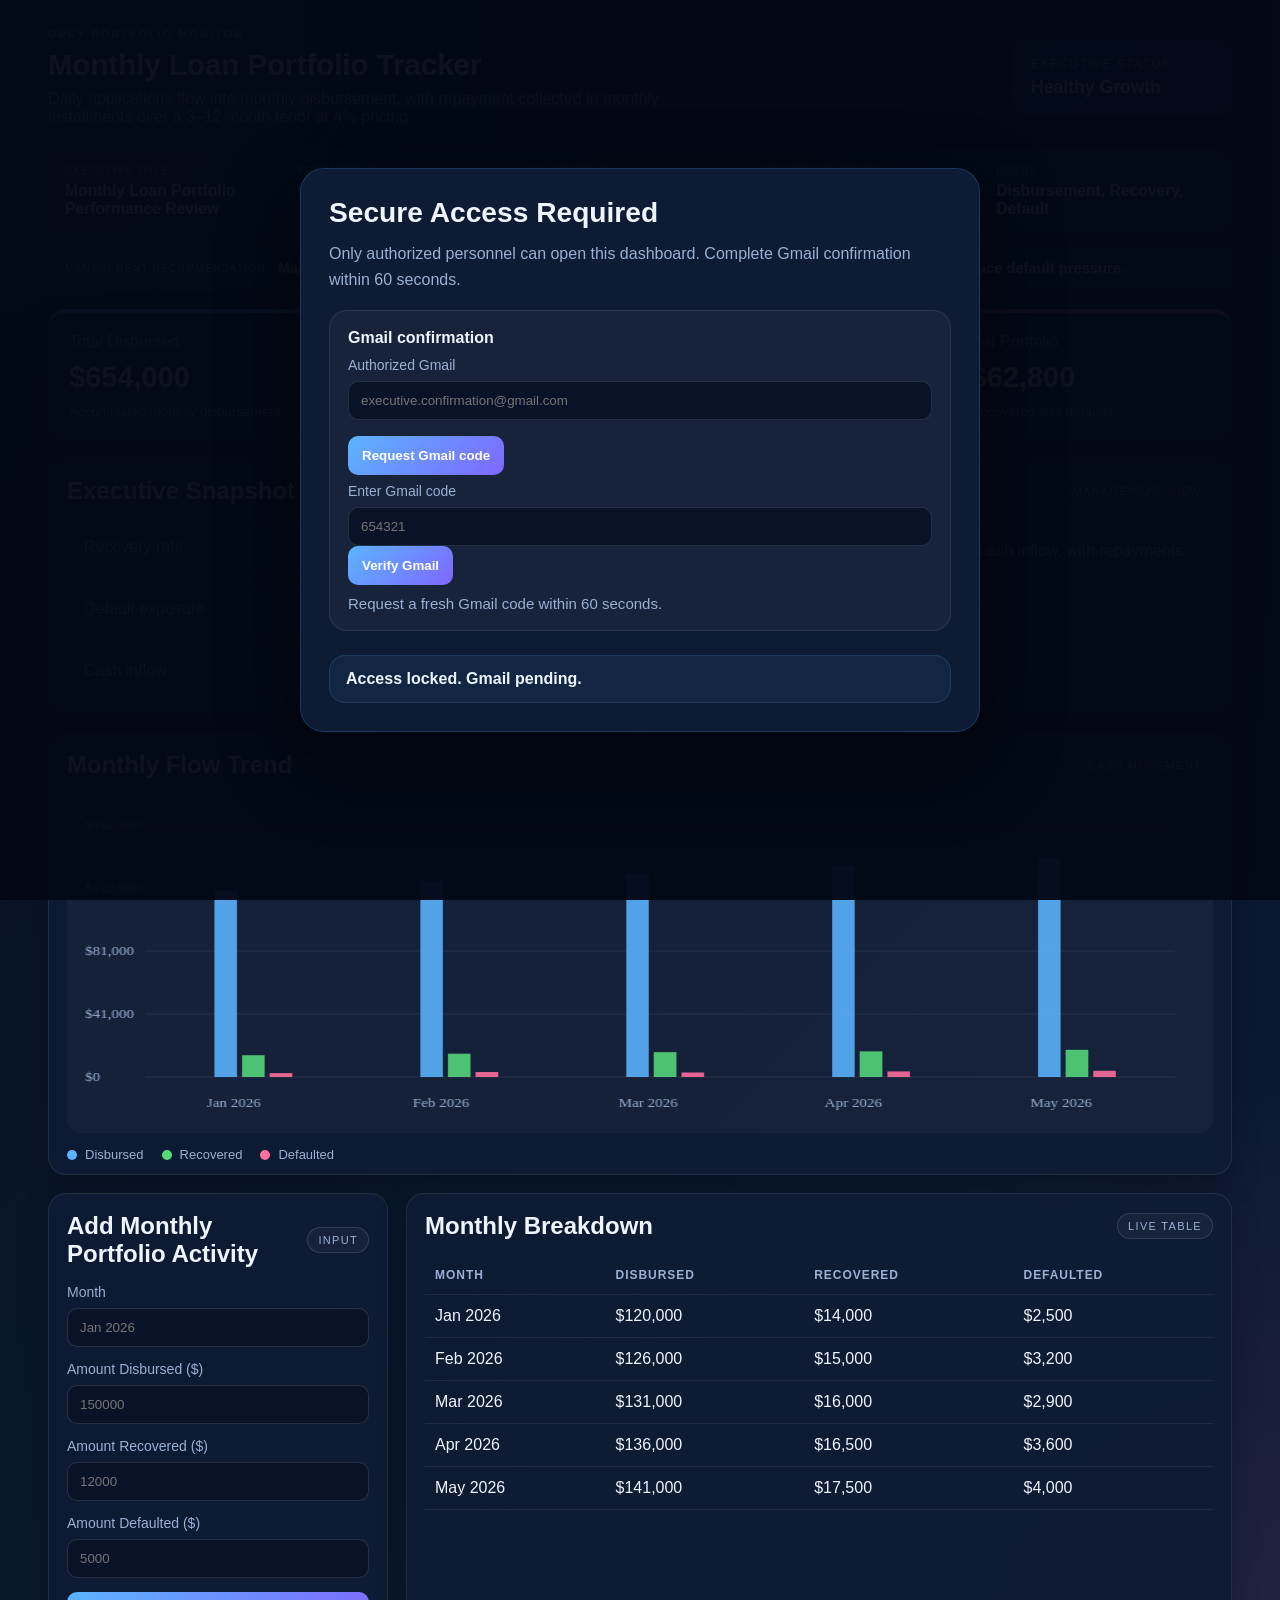
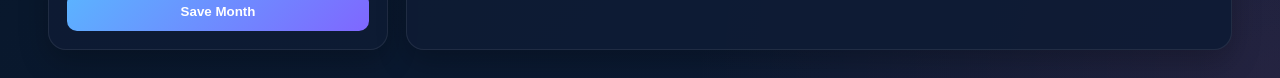
==== index.html @ 5615a648 "Add files via upload" ====
<!DOCTYPE html>
<html lang="en">
  <head>
    <meta charset="UTF-8" />
    <meta name="viewport" content="width=device-width, initial-scale=1.0" />
    <title>Loan Performance Tracker</title>
    <link rel="stylesheet" href="styles.css" />
  </head>
  <body>
    <div id="accessGate" class="access-gate" aria-live="polite">
      <div class="access-gate-panel" role="dialog" aria-modal="true" aria-labelledby="accessGateTitle">
        <h1 id="accessGateTitle">Secure Access Required</h1>
        <p class="access-gate-copy">Only authorized personnel can open this dashboard. Complete Gmail confirmation within 60 seconds.</p>

        <div class="access-step" id="gmailStep">
          <h2>Gmail confirmation</h2>
          <label>
            Authorized Gmail
            <input type="email" id="gmailAddress" placeholder="executive.confirmation@gmail.com" autocomplete="email" />
          </label>

          <div class="access-action-row">
            <button type="button" id="requestGmailBtn">Request Gmail code</button>
            <span id="gmailCountdown" class="countdown"></span>
          </div>

          <label>
            Enter Gmail code
            <input type="text" id="gmailCodeInput" placeholder="654321" maxlength="6" autocomplete="one-time-code" />
          </label>
          <button type="button" id="verifyGmailBtn" disabled>Verify Gmail</button>
          <p class="access-message" id="gmailMessage" aria-live="polite"></p>
        </div>

        <div class="access-summary" id="accessSummary">
          <strong>Access locked.</strong> Complete Gmail confirmation to open the dashboard.
        </div>
      </div>
    </div>

    <div class="app-shell">
      <header class="topbar">
        <div>
          <p class="eyebrow">Drey Portfolio Monitor</p>
          <h1>Monthly Loan Portfolio Tracker</h1>
          <p class="subtitle">
            Daily applications flow into monthly disbursement, with repayment collected in monthly installments over a 3–12 month tenor at 4% pricing.
          </p>
        </div>

        <div class="header-badge" aria-label="Portfolio status review">
          <span class="badge-title">Executive Status</span>
          <strong>Healthy Growth</strong>
        </div>
      </header>

      <section class="executive-title-block" aria-label="Executive report summary">
        <div>
          <span class="block-label">Executive Title</span>
          <strong>Monthly Loan Portfolio Performance Review</strong>
        </div>
        <div>
          <span class="block-label">Prepared by</span>
          <strong>Operations Department</strong>
        </div>
        <div>
          <span class="block-label">Reviewed by</span>
          <strong>Executive Management</strong>
        </div>
        <div>
          <span class="block-label">Reporting Period</span>
          <strong>June 2026</strong>
        </div>
        <div>
          <span class="block-label">Focus</span>
          <strong>Disbursement, Recovery, Default</strong>
        </div>
      </section>

      <section class="recommendation-strip" aria-label="Management recommendation">
        <span class="recommendation-label">Management Recommendation</span>
        <strong>Maintain the current month-on-month disbursement pace while tightening recovery discipline to reduce default pressure.</strong>
      </section>

      <main class="dashboard">
        <section class="summary-grid">
          <article class="stat-card accent-blue">
            <span>Total Disbursed</span>
            <strong id="totalIssued">$0</strong>
            <small>Accumulated monthly disbursement</small>
          </article>

          <article class="stat-card accent-green">
            <span>Total Recovered</span>
            <strong id="totalRecovered">$0</strong>
            <small>Months of installment recovery</small>
          </article>

          <article class="stat-card accent-gold">
            <span>Total Defaulted</span>
            <strong id="totalDefaulted">$0</strong>
            <small>At-risk or missed collections</small>
          </article>

          <article class="stat-card accent-pink">
            <span>Net Portfolio</span>
            <strong id="netPortfolio">$0</strong>
            <small>Recovered less defaults</small>
          </article>
        </section>

        <section class="insight-grid">
          <article class="panel insight-panel">
            <div class="panel-title-row">
              <h2>Executive Snapshot</h2>
              <span class="panel-pill">Board-ready</span>
            </div>

            <div class="insight-list">
              <div>
                <span>Recovery rate</span>
                <strong id="recoveryRate">0%</strong>
              </div>
              <div>
                <span>Default exposure</span>
                <strong id="defaultExposure">0%</strong>
              </div>
              <div>
                <span>Cash inflow</span>
                <strong id="cashInflow">$0</strong>
              </div>
            </div>
          </article>

          <article class="panel insight-panel">
            <div class="panel-title-row">
              <h2>Portfolio Notes</h2>
              <span class="panel-pill alt">Management view</span>
            </div>

            <div class="note-card">
              <p id="portfolioNote">
                The portfolio is going through a structured monthly cycle: disbursements are booked up front, repayments come in through monthly installments, and defaults are isolated as loss exposure.
              </p>
            </div>
          </article>
        </section>

        <section class="chart-grid">
          <article class="panel chart-panel">
            <div class="panel-title-row">
              <h2>Monthly Flow Trend</h2>
              <span class="panel-pill alt">Cash movement</span>
            </div>

            <div class="chart-wrap">
              <canvas id="monthlyChart" width="900" height="320" aria-label="Monthly portfolio flow chart"></canvas>
            </div>

            <div class="chart-legend">
              <span><i class="legend-dot blue"></i>Disbursed</span>
              <span><i class="legend-dot green"></i>Recovered</span>
              <span><i class="legend-dot pink"></i>Defaulted</span>
            </div>
          </article>
        </section>

        <section class="content-grid">
          <div class="panel form-panel">
            <div class="panel-title-row">
              <h2>Add Monthly Portfolio Activity</h2>
              <span class="panel-pill alt">Input</span>
            </div>

            <form id="loanForm">
              <label>
                Month
                <input type="text" id="month" placeholder="Jan 2026" required />
              </label>

              <label>
                Amount Disbursed ($)
                <input type="number" id="amount" placeholder="150000" min="0" required />
              </label>

              <label>
                Amount Recovered ($)
                <input type="number" id="recovered" placeholder="12000" min="0" required />
              </label>

              <label>
                Amount Defaulted ($)
                <input type="number" id="defaulted" placeholder="5000" min="0" required />
              </label>

              <button type="submit">Save Month</button>
            </form>
          </div>

          <div class="panel table-panel">
            <div class="panel-title-row">
              <h2>Monthly Breakdown</h2>
              <span class="panel-pill alt">Live table</span>
            </div>

            <div class="table-wrap">
              <table>
                <thead>
                  <tr>
                    <th>Month</th>
                    <th>Disbursed</th>
                    <th>Recovered</th>
                    <th>Defaulted</th>
                  </tr>
                </thead>
                <tbody id="recordsBody"></tbody>
              </table>
            </div>
          </div>
        </section>
      </main>
    </div>

<script src="script.js?v=6"></script>
  </body>
</html>
---- styles.css ----
:root {
  --bg: #06111f;
  --bg-soft: #0d1a31;
  --panel: rgba(15, 28, 53, 0.92);
  --panel-2: rgba(24, 43, 78, 0.95);
  --text: #eff5ff;
  --muted: #9bb0d4;
  --blue: #5bb4ff;
  --green: #57d97b;
  --gold: #f0c35a;
  --pink: #ff6f9f;
  --white: #ffffff;
}

* {
  box-sizing: border-box;
}

body {
  margin: 0;
  min-height: 100vh;
  font-family: "Segoe UI", Arial, sans-serif;
  background:
    radial-gradient(circle at top left, rgba(91, 180, 255, 0.12), transparent 32%),
    radial-gradient(circle at bottom right, rgba(255, 111, 159, 0.1), transparent 28%),
    linear-gradient(135deg, #07101d, #09182d 55%, #0c1b36);
  color: var(--text);
}

.app-shell {
  max-width: 1240px;
  margin: 0 auto;
  padding: 28px;
}

.topbar {
  display: flex;
  align-items: center;
  justify-content: space-between;
  gap: 20px;
  margin-bottom: 24px;
}

.eyebrow {
  margin: 0 0 8px;
  color: var(--blue);
  text-transform: uppercase;
  letter-spacing: 0.18em;
  font-size: 11px;
  font-weight: 700;
}

h1,
h2,
p {
  margin: 0;
}

h1 {
  font-size: clamp(1.8rem, 2.3vw, 2.5rem);
}

.subtitle {
  margin-top: 8px;
  color: var(--muted);
  max-width: 680px;
}

.header-badge {
  min-width: 220px;
  padding: 16px 18px;
  border: 1px solid rgba(91, 180, 255, 0.32);
  border-radius: 16px;
  background: linear-gradient(135deg, rgba(91, 180, 255, 0.14), rgba(127, 103, 255, 0.16));
  box-shadow: 0 14px 40px rgba(0, 0, 0, 0.24);
}

.badge-title {
  display: block;
  margin-bottom: 6px;
  color: var(--muted);
  font-size: 12px;
  text-transform: uppercase;
  letter-spacing: 0.12em;
}

.header-badge strong {
  font-size: 1.1rem;
}

.executive-title-block {
  display: grid;
  grid-template-columns: repeat(5, minmax(0, 1fr));
  gap: 14px;
  margin: 0 0 14px;
  padding: 14px 16px;
  border: 1px solid rgba(91, 180, 255, 0.24);
  border-radius: 16px;
  background: rgba(255, 255, 255, 0.04);
}

.executive-title-block div {
  display: flex;
  flex-direction: column;
  gap: 6px;
}

.block-label,
.recommendation-label {
  color: var(--muted);
  text-transform: uppercase;
  letter-spacing: 0.12em;
  font-size: 10px;
}

.executive-title-block strong {
  font-size: 0.98rem;
}

.recommendation-strip {
  display: flex;
  align-items: center;
  gap: 12px;
  margin: 0 0 20px;
  padding: 12px 16px;
  border-radius: 12px;
  border: 1px solid rgba(87, 217, 123, 0.24);
  background: linear-gradient(135deg, rgba(87, 217, 123, 0.08), rgba(91, 180, 255, 0.05));
}

.recommendation-strip strong {
  font-size: 0.92rem;
}

.summary-grid {
  display: grid;
  grid-template-columns: repeat(4, minmax(0, 1fr));
  gap: 18px;
}

.stat-card,
.panel {
  background: var(--panel);
  border: 1px solid rgba(255, 255, 255, 0.08);
  border-radius: 18px;
  box-shadow: 0 12px 30px rgba(0, 0, 0, 0.24);
}

.stat-card {
  padding: 20px;
  display: flex;
  flex-direction: column;
  gap: 10px;
}

.stat-card span,
.stat-card small,
.insight-list span,
.panel-pill,
.note-card p {
  color: var(--muted);
}

.stat-card strong {
  font-size: 29px;
  font-weight: 800;
}

.accent-blue { border-top: 4px solid var(--blue); }
.accent-green { border-top: 4px solid var(--green); }
.accent-gold { border-top: 4px solid var(--gold); }
.accent-pink { border-top: 4px solid var(--pink); }

.insight-grid {
  display: grid;
  grid-template-columns: 1fr 1fr;
  gap: 18px;
  margin-top: 18px;
}

.panel {
  padding: 18px;
}

.panel-title-row {
  display: flex;
  align-items: center;
  justify-content: space-between;
  gap: 12px;
}

.panel-pill {
  font-size: 11px;
  text-transform: uppercase;
  letter-spacing: 0.12em;
  background: rgba(91, 180, 255, 0.1);
  border: 1px solid rgba(91, 180, 255, 0.35);
  padding: 6px 10px;
  border-radius: 999px;
}

.panel-pill.alt {
  background: rgba(255, 255, 255, 0.04);
  border-color: rgba(255, 255, 255, 0.12);
}

.insight-list {
  margin-top: 18px;
  display: grid;
  gap: 14px;
}

.insight-list div {
  display: flex;
  align-items: center;
  justify-content: space-between;
  gap: 16px;
  padding: 14px 16px;
  border-radius: 12px;
  border: 1px solid rgba(255, 255, 255, 0.06);
  background: rgba(255, 255, 255, 0.03);
}

.insight-list strong {
  font-size: 1rem;
}

.note-card {
  margin-top: 16px;
  padding: 16px;
  border-radius: 16px;
  background: linear-gradient(135deg, rgba(87, 217, 123, 0.08), rgba(91, 180, 255, 0.06));
  border: 1px solid rgba(255, 255, 255, 0.1);
}

.note-card p {
  line-height: 1.6;
}

.chart-grid {
  margin-top: 18px;
}

.chart-panel {
  padding-bottom: 12px;
}

.chart-wrap {
  margin-top: 18px;
  padding: 8px;
  border-radius: 14px;
  background: rgba(255, 255, 255, 0.03);
}

#monthlyChart {
  width: 100%;
  height: 320px;
  display: block;
}

.chart-legend {
  display: flex;
  flex-wrap: wrap;
  gap: 18px;
  margin-top: 14px;
  color: var(--muted);
  font-size: 13px;
}

.chart-legend span {
  display: inline-flex;
  align-items: center;
  gap: 8px;
}

.legend-dot {
  width: 10px;
  height: 10px;
  border-radius: 999px;
  display: inline-block;
}

.legend-dot.blue { background: var(--blue); }
.legend-dot.green { background: var(--green); }
.legend-dot.pink { background: var(--pink); }

.content-grid {
  display: grid;
  grid-template-columns: 340px 1fr;
  gap: 18px;
  margin-top: 18px;
}

.form-panel form {
  margin-top: 16px;
  display: grid;
  gap: 14px;
}

label {
  display: grid;
  gap: 8px;
  font-size: 14px;
  color: var(--muted);
}

input {
  width: 100%;
  padding: 11px 12px;
  border-radius: 10px;
  border: 1px solid rgba(255, 255, 255, 0.12);
  background: #081328;
  color: var(--text);
}

button {
  border: none;
  border-radius: 10px;
  padding: 12px 14px;
  background: linear-gradient(135deg, #5bb4ff, #7f67ff);
  color: var(--white);
  font-weight: 700;
  cursor: pointer;
  transition: transform 0.18s ease, box-shadow 0.18s ease;
}

button:hover {
  transform: translateY(-1px);
  box-shadow: 0 9px 22px rgba(91, 180, 255, 0.22);
}

.access-gate {
  position: fixed;
  inset: 0;
  z-index: 1000;
  display: flex;
  align-items: center;
  justify-content: center;
  background: rgba(3, 9, 22, 0.96);
}

.access-gate-panel {
  width: min(680px, calc(100% - 32px));
  padding: 28px;
  border-radius: 24px;
  background: rgba(14, 28, 54, 0.98);
  border: 1px solid rgba(91, 180, 255, 0.18);
  box-shadow: 0 28px 80px rgba(0, 0, 0, 0.45);
}

.access-gate-panel h1,
.access-gate-panel h2 {
  margin: 0;
}

.access-gate-panel h1 {
  font-size: clamp(1.6rem, 2.2vw, 2.2rem);
  margin-bottom: 12px;
}

.access-gate-copy {
  margin: 0 0 18px;
  color: var(--muted);
  line-height: 1.6;
}

.access-step {
  margin-bottom: 24px;
  padding: 18px;
  border-radius: 18px;
  background: rgba(255, 255, 255, 0.04);
  border: 1px solid rgba(255, 255, 255, 0.08);
}

.access-step h2 {
  margin-bottom: 10px;
  font-size: 1rem;
}

.access-action-row {
  display: flex;
  align-items: center;
  justify-content: space-between;
  gap: 14px;
  margin: 16px 0 8px;
}

.countdown {
  color: var(--gold);
  font-weight: 700;
}

.access-message {
  margin: 10px 0 0;
  font-size: 0.94rem;
  color: var(--muted);
}

.access-summary {
  margin-top: 10px;
  padding: 14px 16px;
  border-radius: 16px;
  background: rgba(91, 180, 255, 0.08);
  border: 1px solid rgba(91, 180, 255, 0.14);
  color: var(--text);
}

.confirm-actions {
  margin-top: 12px;
}

.confirm-link {
  display: inline-flex;
  align-items: center;
  gap: 6px;
  color: var(--blue);
  font-weight: 700;
  text-decoration: none;
}

.confirm-link:hover {
  color: var(--white);
  text-decoration: underline;
}

#accessGate.hidden {
  display: none;
}

.table-wrap {
  overflow-x: auto;
  margin-top: 16px;
}

table {
  width: 100%;
  border-collapse: collapse;
}

th,
td {
  padding: 12px 10px;
  border-bottom: 1px solid rgba(255, 255, 255, 0.07);
  text-align: left;
}

th {
  color: var(--muted);
  font-size: 12px;
  text-transform: uppercase;
  letter-spacing: 0.08em;
}

tbody tr:hover {
  background: rgba(255, 255, 255, 0.03);
}

@media (max-width: 980px) {
  .summary-grid,
  .content-grid,
  .insight-grid {
    grid-template-columns: 1fr 1fr;
  }
}

@media (max-width: 680px) {
  .app-shell {
    padding: 18px;
  }

  .summary-grid,
  .content-grid,
  .insight-grid {
    grid-template-columns: 1fr;
  }

  .topbar {
    flex-direction: column;
    align-items: flex-start;
  }

  .header-badge {
    width: 100%;
  }

  .executive-title-block {
    grid-template-columns: 1fr;
  }

  .recommendation-strip {
    flex-direction: column;
    align-items: flex-start;
  }
}
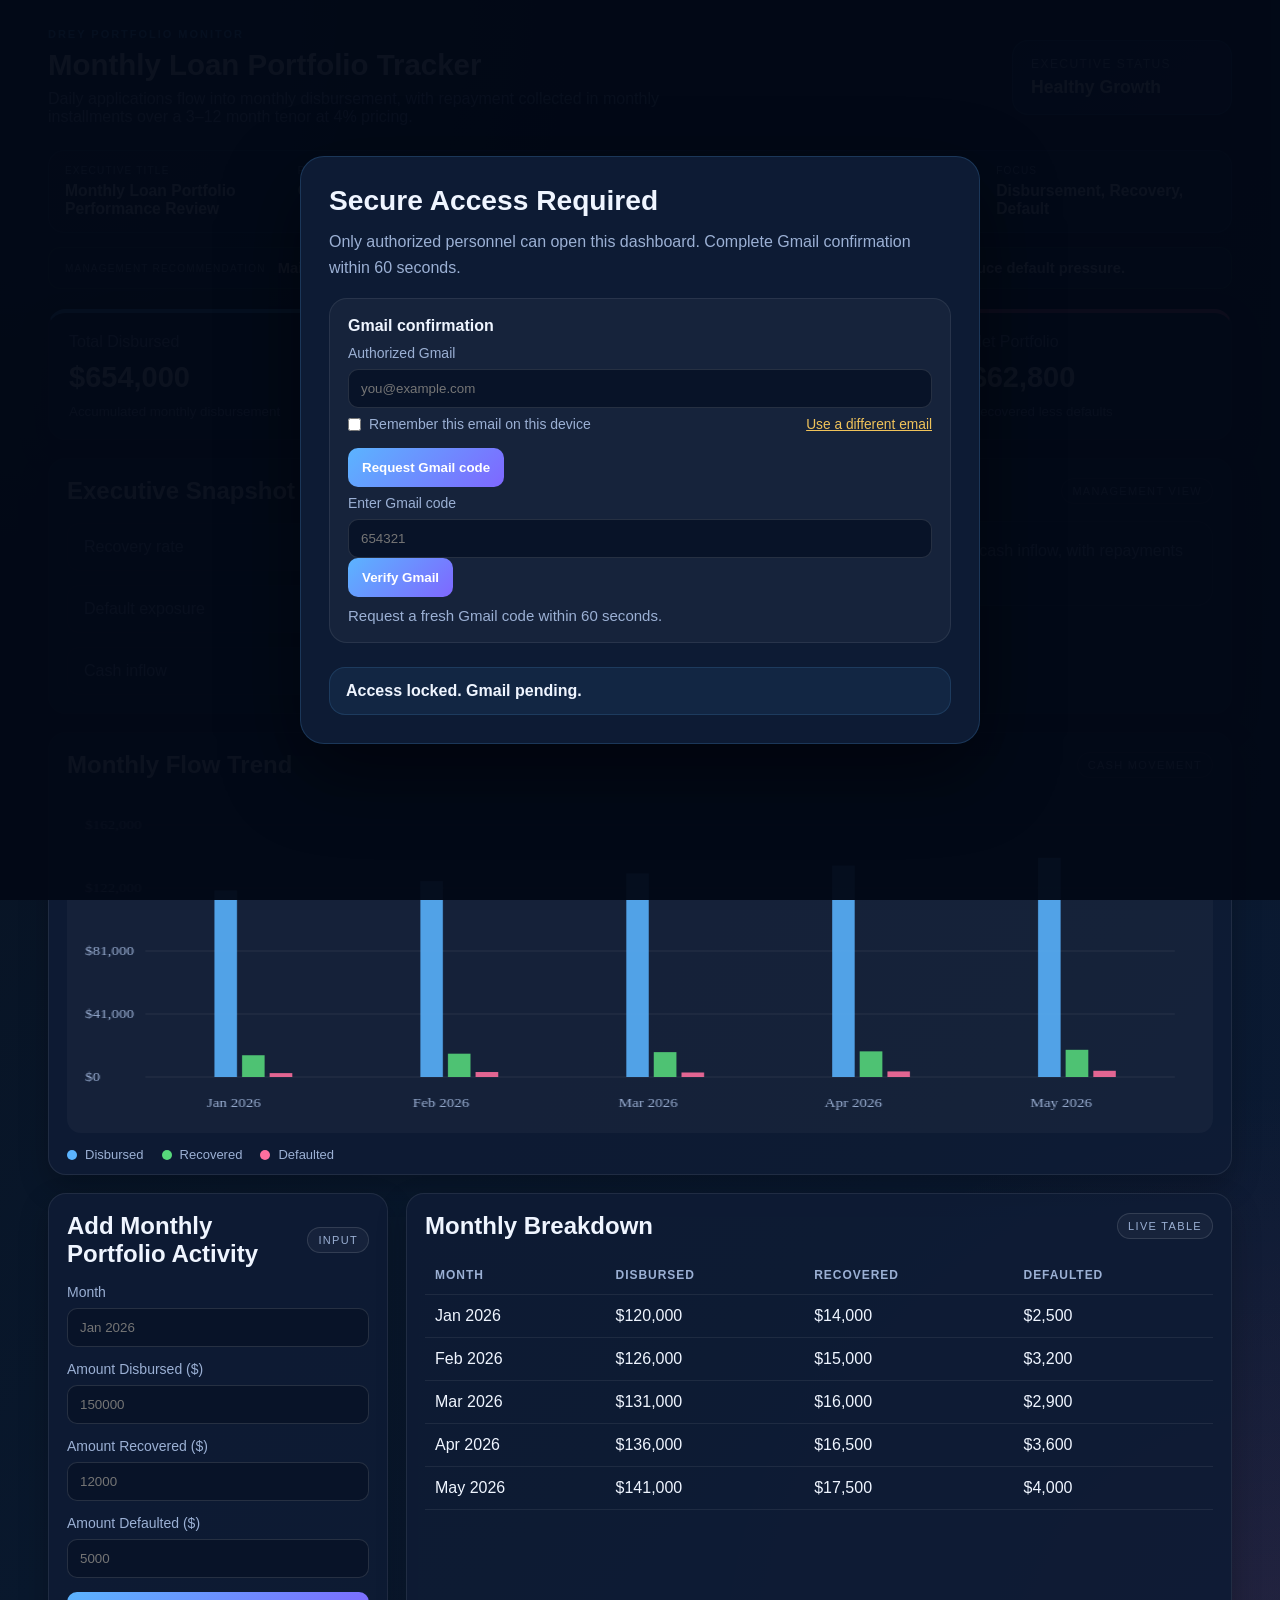
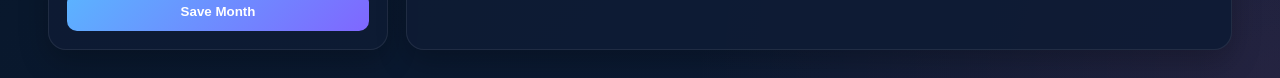
==== commit 2bb92a67: "Let users sign in with their own email and fix gate/deploy faults Co-Authored-By: Devin AI <15824324" ====
--- a/index.html
+++ b/index.html
@@ -16,8 +16,16 @@
           <h2>Gmail confirmation</h2>
           <label>
             Authorized Gmail
-            <input type="email" id="gmailAddress" placeholder="executive.confirmation@gmail.com" autocomplete="email" />
+            <input type="email" id="gmailAddress" placeholder="you@example.com" autocomplete="email" />
           </label>
+
+          <div class="email-options">
+            <label class="checkbox-label">
+              <input type="checkbox" id="rememberEmail" />
+              Remember this email on this device
+            </label>
+            <button type="button" class="link-button" id="clearEmailBtn">Use a different email</button>
+          </div>
 
           <div class="access-action-row">
             <button type="button" id="requestGmailBtn">Request Gmail code</button>
@@ -221,6 +229,6 @@
       </main>
     </div>
 
-<script src="script.js?v=6"></script>
+<script src="script.js?v=7"></script>
   </body>
 </html>
--- a/styles.css
+++ b/styles.css
@@ -377,6 +377,38 @@
   font-size: 1rem;
 }
 
+.email-options {
+  display: flex;
+  align-items: center;
+  justify-content: space-between;
+  gap: 12px;
+  margin-top: 8px;
+  font-size: 0.86rem;
+  color: var(--muted);
+}
+
+.checkbox-label {
+  display: flex;
+  align-items: center;
+  gap: 8px;
+  margin: 0;
+}
+
+.checkbox-label input {
+  width: auto;
+  margin: 0;
+}
+
+.link-button {
+  background: none;
+  border: none;
+  padding: 0;
+  color: var(--gold);
+  font: inherit;
+  text-decoration: underline;
+  cursor: pointer;
+}
+
 .access-action-row {
   display: flex;
   align-items: center;
